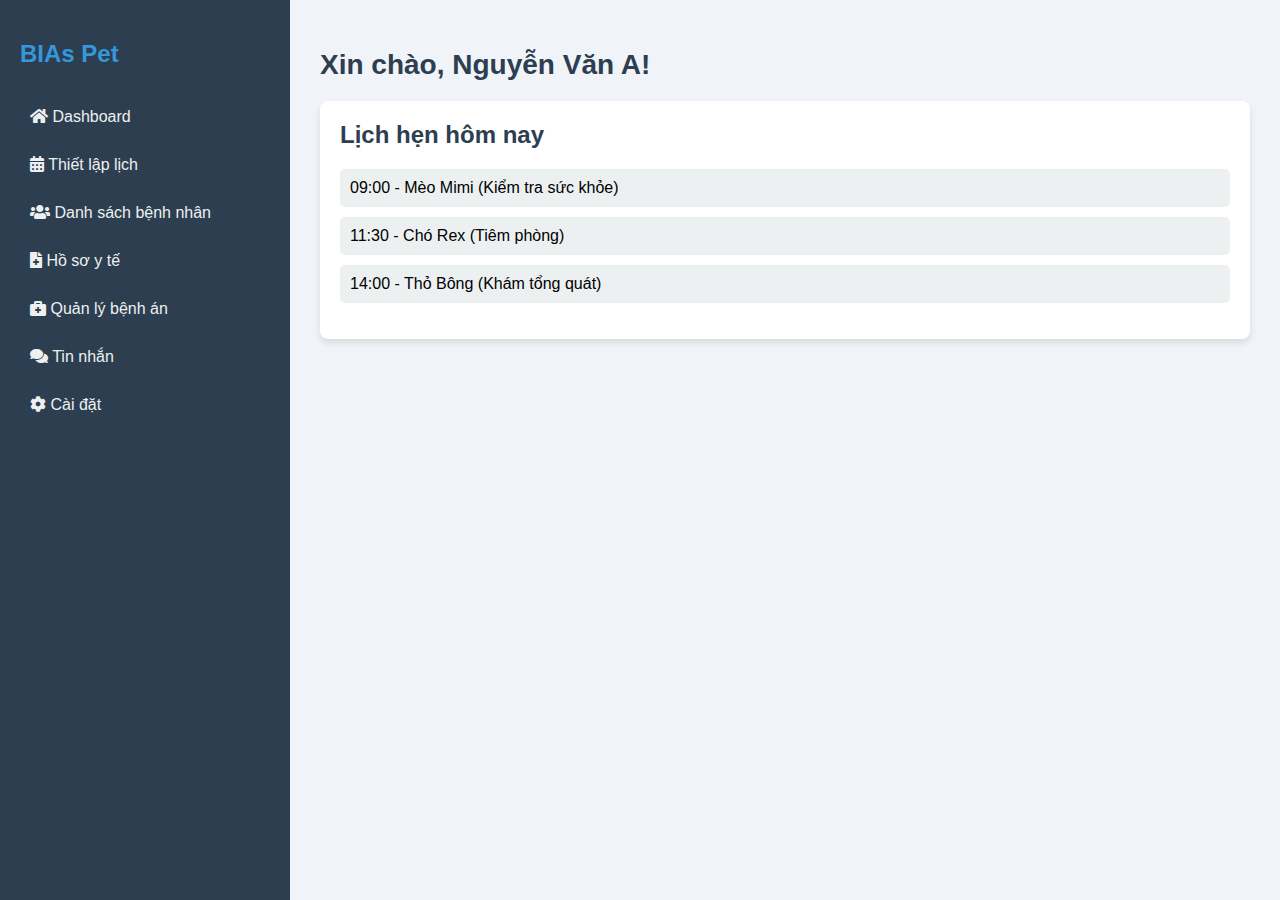
==== Index.html @ a97e7b1c "first commit" ====
<!DOCTYPE html>
<html lang="vi">
<head>
    <meta charset="UTF-8">
    <meta name="viewport" content="width=device-width, initial-scale=1.0">
    <title>Dashboard Bác sĩ Thú y</title>
    <link href="https://cdnjs.cloudflare.com/ajax/libs/font-awesome/5.15.3/css/all.min.css" rel="stylesheet">
    <link href="style.css" rel="stylesheet">
</head>
<body>
    <div class="container">
        <div class="sidebar">
            <h2>BIAs Pet</h2>
            <nav>
                <a href="#" class="nav-link" data-target="dashboard"><i class="fas fa-home mr-3"></i> Dashboard</a>
                <a href="#" class="nav-link" data-target="schedule"><i class="fas fa-calendar-alt mr-3"></i> Thiết lập lịch</a>
                <a href="#" class="nav-link" data-target="patients"><i class="fas fa-users mr-3"></i> Danh sách bệnh nhân</a>
                <a href="#" class="nav-link" data-target="medical-records"><i class="fas fa-file-medical mr-3"></i> Hồ sơ y tế</a>
                <a href="#" class="nav-link" data-target="case-management"><i class="fas fa-briefcase-medical mr-3"></i> Quản lý bệnh án</a>
                <a href="#" class="nav-link" data-target="messages"><i class="fas fa-comments mr-3"></i> Tin nhắn</a>
                <a href="#" class="nav-link" data-target="settings"><i class="fas fa-cog mr-3"></i> Cài đặt</a>
            </nav>
        </div>

        <div class="main-content">
            <h1 class="greeting">Xin chào, <span id="doctorName">Bác sĩ</span>!</h1>
            
            <!-- Dashboard -->
            <div id="dashboard" class="section">
                <div class="card">
                    <h2>Lịch hẹn hôm nay</h2>
                    <ul class="appointment-list" id="appointmentList">
                        <li>09:00 - Mèo Mimi (Kiểm tra sức khỏe)</li>
                        <li>11:30 - Chó Rex (Tiêm phòng)</li>
                        <li>14:00 - Thỏ Bông (Khám tổng quát)</li>
                    </ul>
                </div>
            </div>

            <!-- Thiết lập lịch bác sĩ -->
            <div id="schedule" class="section hidden">
                <h2>Thiết lập lịch làm việc</h2>
                <div class="card">
                    <form id="work-schedule-form">
                        <label for="work-day">Chọn thứ:</label>
                        <select id="work-day" required>
                            <option value="Thứ Hai">Thứ Hai</option>
                            <option value="Thứ Ba">Thứ Ba</option>
                            <option value="Thứ Tư">Thứ Tư</option>
                            <option value="Thứ Năm">Thứ Năm</option>
                            <option value="Thứ Sáu">Thứ Sáu</option>
                            <option value="Thứ Bảy">Thứ Bảy</option>
                            <option value="Chủ Nhật">Chủ Nhật</option>
                        </select>

                        <label for="work-date">Chọn ngày:</label>
                        <input type="date" id="work-date" required>
                        
                        <label for="start-time">Giờ bắt đầu:</label>
                        <input type="time" id="start-time" required>

                        <label for="end-time">Giờ kết thúc:</label>
                        <input type="time" id="end-time" required>

                        <button type="submit" class="action-button" id="add-schedule-button">Thêm lịch</button>
                        <button type="button" class="action-button hidden" id="update-schedule-button">Cập nhật lịch</button>
                    </form>
                </div>

                <div class="card">
                    <h3>Lịch làm việc đã thiết lập</h3>
                    <table id="schedule-table">
                        <thead>
                            <tr>
                                <th>Thứ</th>
                                <th>Ngày</th>
                                <th>Giờ bắt đầu</th>
                                <th>Giờ kết thúc</th>
                                <th>Hành động</th>
                            </tr>
                        </thead>
                        <tbody id="schedule-list">
                            <!-- Lịch làm việc sẽ được thêm vào đây -->
                        </tbody>
                    </table>
                </div>
            </div>

            <!-- Danh sách bệnh nhân -->
            <div id="patients" class="section hidden">
                <h2>Danh sách bệnh nhân</h2>
                <table>
                    <thead>
                        <tr>
                            <th>Tên thú cưng</th>
                            <th>Loài</th>
                            <th>Chủ nhân</th>
                            <th>Hành động</th>
                        </tr>
                    </thead>
                    <tbody>
                        <tr>
                            <td>Mimi</td>
                            <td>Nguyễn Văn A</td>
                            <td>0123456789</td>
                            <td><button class="view-profile-button" data-pet="Mimi" data-species="Mèo" data-owner="Nguyễn Văn A" data-phone="0123456789" data-disease="Tiêu chảy">Xem hồ sơ</button></td>
                        </tr>
                        <tr>
                            <td>Rex</td>
                            <td>Trần Thị B</td>
                            <td>0987654321</td>
                            <td><button class="view-profile-button" data-pet="Rex" data-species="Chó" data-owner="Trần Thị B" data-phone="0987654321" data-disease="Lông rụng từng mảng">Xem hồ sơ</button></td>
                        </tr>
                    </tbody>
                </table>
            </div>

            <div id="patient-details" class="section hidden">
                <h2>Hồ sơ chi tiết</h2>
                <div class="card">
                    <p><strong>Tên thú cưng:</strong> <span id="detail-pet-name"></span></p>
                    <p><strong>Loài:</strong> <span id="detail-pet-species"></span></p>
                    <p><strong>Chủ nhân:</strong> <span id="detail-owner-name"></span></p>
                    <p><strong>Số điện thoại:</strong> <span id="detail-owner-phone"></span></p>
                    <p><strong>Triệu chứng:</strong> <span id="detail-disease"></span></p>
                    <button class="action-button cancel-button">Quay lại</button>
                </div>
            </div>


            <!-- Hồ sơ y tế -->
            <div id="medical-records" class="section hidden">
                <h2>Hồ sơ y tế</h2>
                <div class="card">
                    <h3>Tìm kiếm hồ sơ</h3>
                    <input type="text" placeholder="Nhập tên thú cưng hoặc chủ nhân">
                    <button class="action-button">Tìm kiếm</button>
                </div>
                <div class="card">
                    <h3>Kết quả tìm kiếm</h3>
                    <table>
                        <thead>
                            <tr>
                                <th>Tên thú cưng</th>
                                <th>Chủ nhân</th>
                                <th>Ngày khám gần nhất</th>
                                <th>Hành động</th>
                            </tr>
                        </thead>
                        <tbody>
                            <tr>
                                <td>Mimi</td>
                                <td>Nguyễn Văn A</td>
                                <td>15/05/2023</td>
                                <td><button class="action-button">Xem chi tiết</button></td>
                            </tr>
                        </tbody>
                    </table>
                </div>
            </div>

            <!-- Quản lý bệnh án -->
            <div id="case-management" class="section hidden">
                <h2>Quản lý bệnh án</h2>
                <div class="card">
                    <h3>Bệnh án đang điều trị</h3>
                    <table>
                        <thead>
                            <tr>
                                <th>Tên thú cưng</th>
                                <th>Chẩn đoán</th>
                                <th>Ngày bắt đầu</th>
                                <th>Trạng thái</th>
                                <th>Hành động</th>
                            </tr>
                        </thead>
                        <tbody>
                            <tr>
                                <td>Rex</td>
                                <td>Viêm da</td>
                                <td>10/05/2023</td>
                                <td>Đang điều trị</td>
                                <td><button class="action-button">Cập nhật</button></td>
                            </tr>
                        </tbody>
                    </table>
                </div>
                <button class="action-button">Tạo bệnh án mới</button>
            </div>

            <!-- Tin nhắn -->
            <div id="messages" class="section hidden">
                <h2>Tin nhắn</h2>
                <div class="card">
                    <h3>Hộp thư đến</h3>
                    <ul class="message-list">
                        <li>
                            <strong>Nguyễn Văn A:</strong> Xin hỏi về lịch tái khám cho Mimi
                            <button class="action-button">Trả lời</button>
                        </li>
                        <li>
                            <strong>Trần Thị B:</strong> Cảm ơn bác sĩ đã chăm sóc Rex
                            <button class="action-button">Trả lời</button>
                        </li>
                    </ul>
                </div>
                <button class="action-button">Soạn tin nhắn mới</button>
            </div>

            <!-- Cài đặt -->
            <div id="settings" class="section hidden">
                <h2>Cài đặt</h2>
                <div class="card">
                    <h3>Thông tin cá nhân</h3>
                    <form>
                        <label for="name">Tên:</label>
                        <input type="text" id="name" value="Nguyễn Văn A">
                        <label for="email">Email:</label>
                        <input type="email" id="email" value="nguyenvana@example.com">
                        <label for="phone">Số điện thoại:</label>
                        <input type="tel" id="phone" value="0123456789">
                        <button class="action-button">Cập nhật thông tin</button>
                    </form>
                </div>
                <div class="card">
                    <h3>Đổi mật khẩu</h3>
                    <form>
                        <label for="current-password">Mật khẩu hiện tại:</label>
                        <input type="password" id="current-password">
                        <label for="new-password">Mật khẩu mới:</label>
                        <input type="password" id="new-password">
                        <label for="confirm-password">Xác nhận mật khẩu mới:</label>
                        <input type="password" id="confirm-password">
                        <button class="action-button">Đổi mật khẩu</button>
                    </form>
                </div>
            </div>
        </div>
    </div>

    <script src="style.js"></script> 

</body>
</html>
---- style.css ----
body {
    font-family: 'Arial', sans-serif;
    margin: 0;
    padding: 0;
    background-color: #f0f4f8;
}
.container {
    display: flex;
    min-height: 100vh;
}
.sidebar {
    width: 250px;
    background-color: #2c3e50;
    color: #ecf0f1;
    padding: 20px;
}
.sidebar h2 {
    margin-bottom: 30px;
    font-size: 24px;
    color: #3498db;
}
.sidebar a {
    display: block;
    color: #ecf0f1;
    text-decoration: none;
    padding: 10px;
    margin-bottom: 10px;
    border-radius: 5px;
    transition: background-color 0.3s;
}
.sidebar a:hover, .sidebar a.active {
    background-color: #34495e;
}
.main-content {
    flex: 1;
    padding: 30px;
    overflow-y: auto;
}
.greeting {
    font-size: 28px;
    margin-bottom: 20px;
    color: #2c3e50;
}
.card {
    background-color: white;
    border-radius: 8px;
    box-shadow: 0 4px 6px rgba(0, 0, 0, 0.1);
    padding: 20px;
    margin-bottom: 20px;
}
.card h2 {
    margin-top: 0;
    color: #2c3e50;
}
.appointment-list, .patient-list, .message-list {
    list-style-type: none;
    padding: 0;
}
.appointment-list li, .patient-list li, .message-list li {
    background-color: #ecf0f1;
    margin-bottom: 10px;
    padding: 10px;
    border-radius: 5px;
}

table {
    width: 100%;
    border-collapse: collapse;
}
th, td {
    border: 1px solid #ddd;
    padding: 8px;
    text-align: left;
}
th {
    background-color: #f2f2f2;
}
.hidden {
    display: none;
}


select, input[type="time"], input[type="date"], input[type="text"], input[type="email"], input[type="password"], input[type="tel"] {
    width: 100%;
    padding: 10px;
    margin: 5px 0 15px;
    border: 1px solid #ccc;
    border-radius: 5px;
    box-sizing: border-box;
}

.action-button {
    background-color: #4CAF50;
    color: white;
    border: none;
    padding: 10px 20px;
    margin: 5px;
    border-radius: 5px;
    cursor: pointer;
}

.action-button:hover {
    background-color: #45a049;
}

.view-profile-button {
    background-color: #4CAF50;
    color: white;
    border: none;
    padding: 10px 20px;
    margin: 5px;
    border-radius: 5px;
    cursor: pointer;
}

.view-profile-button:hover {
    background-color: #45a049;
}

#schedule-table {
    width: 100%;
    border-collapse: collapse;
    margin-top: 10px;
}

#schedule-table th, #schedule-table td {
    border: 1px solid #ddd;
    padding: 8px;
    text-align: center;
}

#schedule-table th {
    background-color: #f2f2f2;
    font-weight: bold;
}

#schedule-table {
    margin-top: 10px;
}
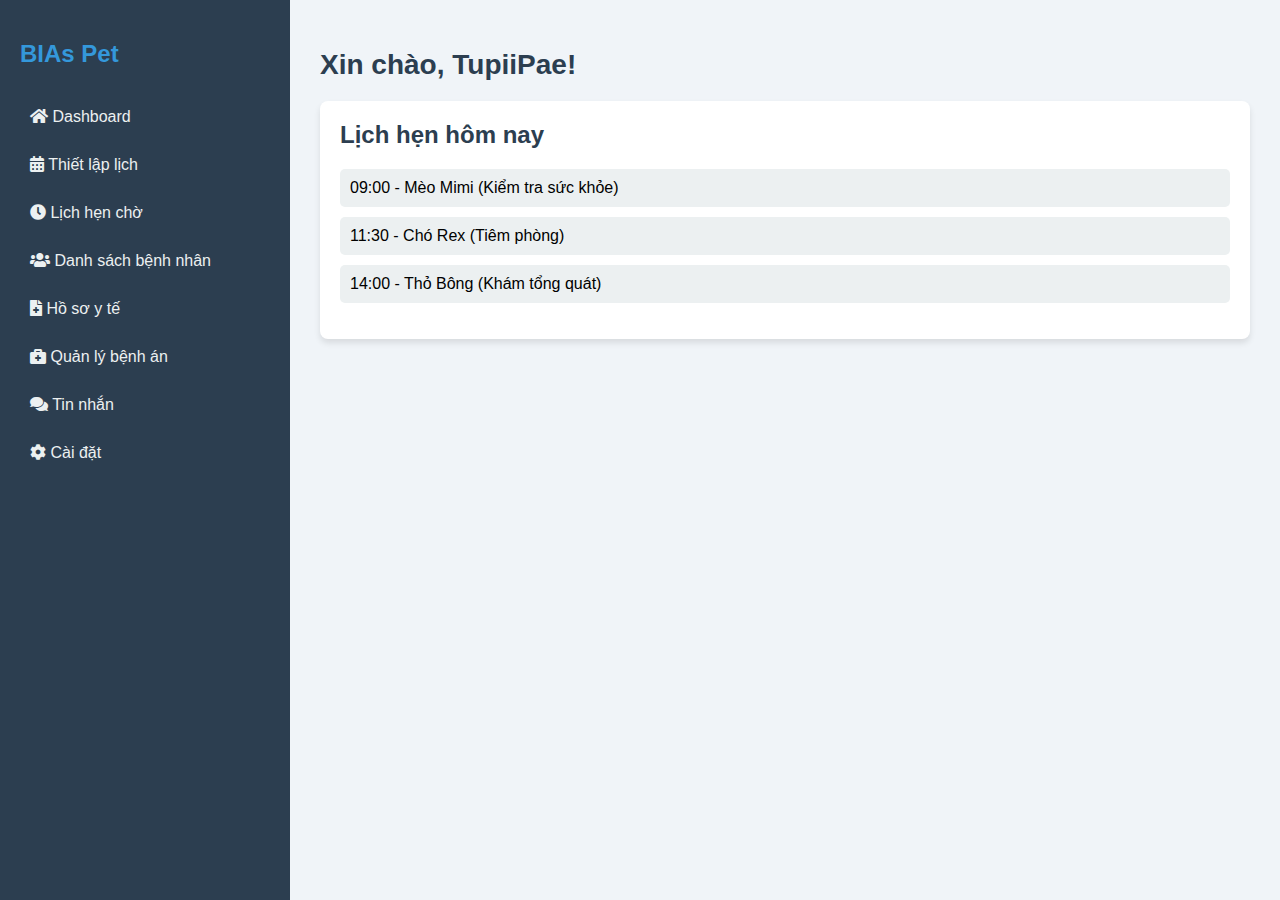
==== commit 43ccb300: "main" ====
--- a/Index.html
+++ b/Index.html
@@ -6,6 +6,7 @@
     <title>Dashboard Bác sĩ Thú y</title>
     <link href="https://cdnjs.cloudflare.com/ajax/libs/font-awesome/5.15.3/css/all.min.css" rel="stylesheet">
     <link href="style.css" rel="stylesheet">
+    <link href="accept.css" rel="stylesheet">
 </head>
 <body>
     <div class="container">
@@ -14,6 +15,7 @@
             <nav>
                 <a href="#" class="nav-link" data-target="dashboard"><i class="fas fa-home mr-3"></i> Dashboard</a>
                 <a href="#" class="nav-link" data-target="schedule"><i class="fas fa-calendar-alt mr-3"></i> Thiết lập lịch</a>
+                <a href="#" class="nav-link" data-target="accept"><i class="fas fa-clock mr-3"></i> Lịch hẹn chờ</a>
                 <a href="#" class="nav-link" data-target="patients"><i class="fas fa-users mr-3"></i> Danh sách bệnh nhân</a>
                 <a href="#" class="nav-link" data-target="medical-records"><i class="fas fa-file-medical mr-3"></i> Hồ sơ y tế</a>
                 <a href="#" class="nav-link" data-target="case-management"><i class="fas fa-briefcase-medical mr-3"></i> Quản lý bệnh án</a>
@@ -85,7 +87,79 @@
                     </table>
                 </div>
             </div>
-
+         
+            <!-- Xác nhận lịch-->
+             <div id="accept" class="section hidden">
+                <h2>Xác nhận lịch hẹn</h2>
+                <table>
+                    <div class="appointment-card">
+                        <div class="appointment-header">
+                            <span class="pet-name">Mèo Mimi</span>
+                            <span class="status-badge status-pending">Đang chờ</span>
+                        </div>
+                        <div class="appointment-details">
+                            <p class="detail-item"><i class="fas fa-user"></i> Chủ nhân: Nguyễn Văn A</p>
+                            <p class="detail-item"><i class="fas fa-clock"></i> Thời gian: 09:00 - 24/10/2024</p>
+                            <p class="detail-item"><i class="fas fa-notes-medical"></i> Lý do: Kiểm tra sức khỏe</p>
+                        </div>
+                        <div class="appointment-actions">
+                            <button class="btn btn-confirm" onclick="showConfirmModal('Mimi')">Xác nhận</button>
+                            <button class="btn btn-reject" onclick="showRejectModal('Mimi')">Từ chối</button>
+                        </div>
+                    </div>
+    
+                    <div class="appointment-card">
+                        <div class="appointment-header">
+                            <span class="pet-name">Chó Rex</span>
+                            <span class="status-badge status-pending">Đang chờ</span>
+                        </div>
+                        <div class="appointment-details">
+                            <p class="detail-item"><i class="fas fa-user"></i> Chủ nhân: Trần Thị B</p>
+                            <p class="detail-item"><i class="fas fa-clock"></i> Thời gian: 11:30 - 24/10/2024</p>
+                            <p class="detail-item"><i class="fas fa-notes-medical"></i> Lý do: Tiêm phòng</p>
+                        </div>
+                        <div class="appointment-actions">
+                            <button class="btn btn-confirm" onclick="showConfirmModal('Rex')">Xác nhận</button>
+                            <button class="btn btn-reject" onclick="showRejectModal('Rex')">Từ chối</button>
+                        </div>
+                    </div>
+                </div>
+                <!-- Confirm Modal -->
+                <div id="confirmModal" class="modal">
+                    <div class="modal-content">
+                        <span class="close" onclick="closeModal('confirmModal')">&times;</span>
+                        <div class="modal-header">
+                            <h2 class="modal-title">Xác nhận lịch hẹn</h2>
+                        </div>
+                        <div class="modal-body">
+                            <p>Bạn có chắc chắn muốn xác nhận lịch hẹn cho <span id="confirmPetName"></span>?</p>
+                        </div>
+                        <div class="modal-actions">
+                            <button class="btn btn-reject" onclick="closeModal('confirmModal')">Hủy</button>
+                            <button class="btn btn-confirm" onclick="confirmAppointment()">Xác nhận</button>
+                        </div>
+                    </div>
+                </div>
+
+                <!-- Reject Modal -->
+                <div id="rejectModal" class="modal">
+                    <div class="modal-content">
+                        <span class="close" onclick="closeModal('rejectModal')">&times;</span>
+                        <div class="modal-header">
+                            <h2 class="modal-title">Từ chối lịch hẹn</h2>
+                        </div>
+                        <div class="modal-body">
+                            <p>Bạn có chắc chắn muốn từ chối lịch hẹn cho <span id="rejectPetName"></span>?</p>
+                        </div>
+                        <div class="modal-actions">
+                            <button class="btn btn-confirm" onclick="closeModal('rejectModal')">Hủy</button>
+                            <button class="btn btn-reject" onclick="rejectAppointment()">Từ chối</button>
+                        </div>
+                    </div>
+                </div>
+                </table>
+             </div>
+            
             <!-- Danh sách bệnh nhân -->
             <div id="patients" class="section hidden">
                 <h2>Danh sách bệnh nhân</h2>
--- a/style.css
+++ b/style.css
@@ -137,3 +137,4 @@
 #schedule-table {
     margin-top: 10px;
 }
+
--- a/accept.css
+++ b/accept.css
@@ -0,0 +1,156 @@
+
+/* Appointment card styles */
+.appointment-card {
+    border: 1px solid #e0e0e0;
+    border-radius: 8px;
+    padding: 15px;
+    margin-bottom: 15px;
+    background-color: #fff;
+}
+
+.appointment-header {
+    display: flex;
+    justify-content: space-between;
+    align-items: center;
+    margin-bottom: 10px;
+}
+
+.pet-name {
+    font-size: 1.2em;
+    font-weight: bold;
+    color: #2c3e50;
+}
+
+.status-badge {
+    padding: 5px 10px;
+    border-radius: 15px;
+    font-size: 0.9em;
+}
+
+.status-pending {
+    background-color: #ffd700;
+    color: #000;
+}
+
+.status-confirmed {
+    background-color: #27ae60;
+    color: white;
+}
+
+.status-rejected {
+    background-color: #e74c3c;
+    color: white;
+}
+
+.appointment-details {
+    margin-bottom: 15px;
+}
+
+.detail-item {
+    margin-bottom: 5px;
+    color: #666;
+}
+
+.appointment-actions {
+    display: flex;
+    gap: 10px;
+}
+
+.btn {
+    padding: 8px 15px;
+    border: none;
+    border-radius: 5px;
+    cursor: pointer;
+    font-weight: bold;
+    transition: background-color 0.3s;
+}
+
+.btn-confirm {
+    background-color: #27ae60;
+    color: white;
+}
+
+.btn-confirm:hover {
+    background-color: #219a52;
+}
+
+.btn-reject {
+    background-color: #e74c3c;
+    color: white;
+}
+
+.btn-reject:hover {
+    background-color: #c0392b;
+}
+
+/* Modal styles */
+.modal {
+    display: none;
+    position: fixed;
+    top: 0;
+    left: 0;
+    width: 100%;
+    height: 100%;
+    background-color: rgba(0,0,0,0.5);
+}
+
+.modal-content {
+    position: relative;
+    background-color: white;
+    margin: 15% auto;
+    padding: 20px;
+    width: 80%;
+    max-width: 500px;
+    border-radius: 8px;
+}
+
+.modal-header {
+    margin-bottom: 20px;
+}
+
+.modal-title {
+    color: #2c3e50;
+    font-size: 1.3em;
+}
+
+.modal-body {
+    margin-bottom: 20px;
+}
+
+.modal-actions {
+    display: flex;
+    justify-content: flex-end;
+    gap: 10px;
+}
+
+.close {
+    position: absolute;
+    right: 20px;
+    top: 20px;
+    cursor: pointer;
+    font-size: 1.5em;
+}
+
+/* Responsive design */
+@media (max-width: 768px) {
+    .container {
+        flex-direction: column;
+    }
+
+    .sidebar {
+        width: 100%;
+    }
+
+    .appointment-header {
+        flex-direction: column;
+        gap: 10px;
+    }
+
+    .appointment-actions {
+        flex-direction: column;
+    }
+
+    .btn {
+        width: 100%;
+    }
+}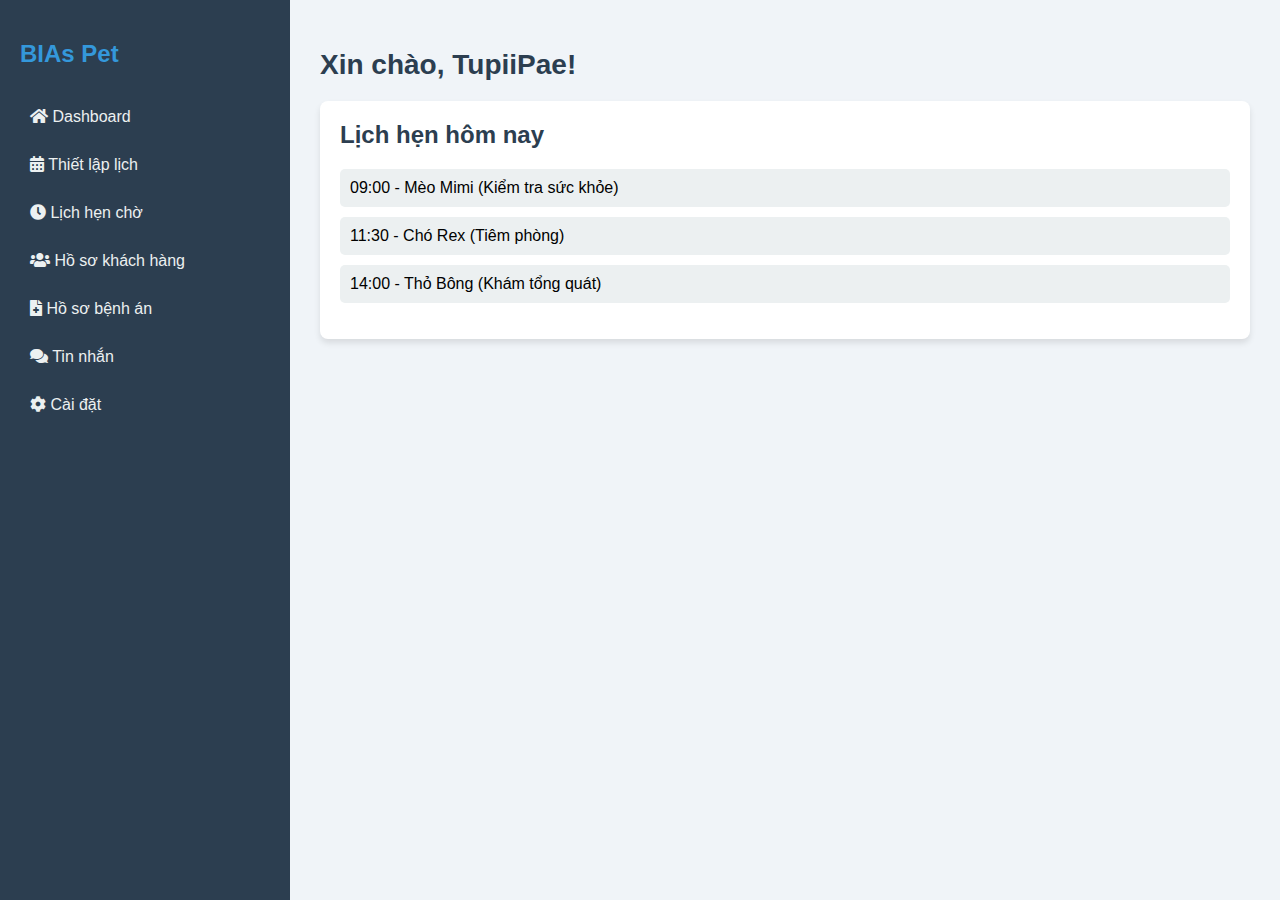
==== commit 48b5e616: "main" ====
--- a/Index.html
+++ b/Index.html
@@ -7,6 +7,8 @@
     <link href="https://cdnjs.cloudflare.com/ajax/libs/font-awesome/5.15.3/css/all.min.css" rel="stylesheet">
     <link href="style.css" rel="stylesheet">
     <link href="accept.css" rel="stylesheet">
+    <link href="medprof.css" rel="stylesheet">
+    <link href="cusprof.css" rel="stylesheet">
 </head>
 <body>
     <div class="container">
@@ -16,11 +18,11 @@
                 <a href="#" class="nav-link" data-target="dashboard"><i class="fas fa-home mr-3"></i> Dashboard</a>
                 <a href="#" class="nav-link" data-target="schedule"><i class="fas fa-calendar-alt mr-3"></i> Thiết lập lịch</a>
                 <a href="#" class="nav-link" data-target="accept"><i class="fas fa-clock mr-3"></i> Lịch hẹn chờ</a>
-                <a href="#" class="nav-link" data-target="patients"><i class="fas fa-users mr-3"></i> Danh sách bệnh nhân</a>
-                <a href="#" class="nav-link" data-target="medical-records"><i class="fas fa-file-medical mr-3"></i> Hồ sơ y tế</a>
-                <a href="#" class="nav-link" data-target="case-management"><i class="fas fa-briefcase-medical mr-3"></i> Quản lý bệnh án</a>
+                <a href="#" class="nav-link" data-target="customer-records"><i class="fas fa-users mr-3"></i> Hồ sơ khách hàng</a>
+                <a href="#" class="nav-link" data-target="medical-records"><i class="fas fa-file-medical mr-3"></i> Hồ sơ bệnh án</a>
                 <a href="#" class="nav-link" data-target="messages"><i class="fas fa-comments mr-3"></i> Tin nhắn</a>
                 <a href="#" class="nav-link" data-target="settings"><i class="fas fa-cog mr-3"></i> Cài đặt</a>
+                
             </nav>
         </div>
 
@@ -160,106 +162,214 @@
                 </table>
              </div>
             
-            <!-- Danh sách bệnh nhân -->
-            <div id="patients" class="section hidden">
-                <h2>Danh sách bệnh nhân</h2>
-                <table>
-                    <thead>
-                        <tr>
-                            <th>Tên thú cưng</th>
-                            <th>Loài</th>
-                            <th>Chủ nhân</th>
-                            <th>Hành động</th>
-                        </tr>
-                    </thead>
-                    <tbody>
-                        <tr>
-                            <td>Mimi</td>
-                            <td>Nguyễn Văn A</td>
-                            <td>0123456789</td>
-                            <td><button class="view-profile-button" data-pet="Mimi" data-species="Mèo" data-owner="Nguyễn Văn A" data-phone="0123456789" data-disease="Tiêu chảy">Xem hồ sơ</button></td>
-                        </tr>
-                        <tr>
-                            <td>Rex</td>
-                            <td>Trần Thị B</td>
-                            <td>0987654321</td>
-                            <td><button class="view-profile-button" data-pet="Rex" data-species="Chó" data-owner="Trần Thị B" data-phone="0987654321" data-disease="Lông rụng từng mảng">Xem hồ sơ</button></td>
-                        </tr>
-                    </tbody>
-                </table>
-            </div>
-
-            <div id="patient-details" class="section hidden">
-                <h2>Hồ sơ chi tiết</h2>
-                <div class="card">
-                    <p><strong>Tên thú cưng:</strong> <span id="detail-pet-name"></span></p>
-                    <p><strong>Loài:</strong> <span id="detail-pet-species"></span></p>
-                    <p><strong>Chủ nhân:</strong> <span id="detail-owner-name"></span></p>
-                    <p><strong>Số điện thoại:</strong> <span id="detail-owner-phone"></span></p>
-                    <p><strong>Triệu chứng:</strong> <span id="detail-disease"></span></p>
-                    <button class="action-button cancel-button">Quay lại</button>
-                </div>
-            </div>
-
-
-            <!-- Hồ sơ y tế -->
-            <div id="medical-records" class="section hidden">
-                <h2>Hồ sơ y tế</h2>
+            <!-- Hồ sơ khách hàng -->
+            <!-- Customer Records Section -->
+            <div id="customer-records" class="section hidden">
+                <h2>Hồ sơ khách hàng</h2>
+
+                <!-- Search Customer Records -->
                 <div class="card">
                     <h3>Tìm kiếm hồ sơ</h3>
-                    <input type="text" placeholder="Nhập tên thú cưng hoặc chủ nhân">
-                    <button class="action-button">Tìm kiếm</button>
-                </div>
-                <div class="card">
-                    <h3>Kết quả tìm kiếm</h3>
-                    <table>
+                    <div class="search-container">
+                        <input type="text" id="search-medical" placeholder="Tìm kiếm theo tên chủ nhân hoặc số điện thoại">
+                        <button class="action-button">Tìm kiếm</button>
+                    </div>
+                </div>
+
+                <!-- Customer Records List -->
+                <div class="card">
+                    <h3>Danh sách hồ sơ khách hàng</h3>
+                    <table class="customer-records-table">
                         <thead>
                             <tr>
-                                <th>Tên thú cưng</th>
-                                <th>Chủ nhân</th>
-                                <th>Ngày khám gần nhất</th>
+                                <th>Khách hàng</th>
+                                <th>Số điện thoại</th>
+                                <th>Địa chỉ</th>
                                 <th>Hành động</th>
                             </tr>
                         </thead>
                         <tbody>
                             <tr>
-                                <td>Mimi</td>
                                 <td>Nguyễn Văn A</td>
-                                <td>15/05/2023</td>
-                                <td><button class="action-button">Xem chi tiết</button></td>
+                                <td>0123456789</td>
+                                <td>343/18A Tô Hiến Thành</td>
+                                <td>
+                                    <button class="action-button view-prof-btn" data-customer-id="1">Xem hồ sơ</button>
+                                    <button class="action-button delete-btn">Xóa</button>
+                                </td>
+                            </tr>
+                            <tr>
+                                <td>Trần Thị B</td>
+                                <td>0987654321</td>
+                                <td>339/6E Sư Vạn Hạnh</td>
+                                <td>
+                                    <button class="action-button view-prof-btn" data-customer-id="2">Xem hồ sơ</button>
+                                    <button class="action-button delete-btn">Xóa</button>
+                                </td>
                             </tr>
                         </tbody>
                     </table>
                 </div>
-            </div>
-
-            <!-- Quản lý bệnh án -->
-            <div id="case-management" class="section hidden">
-                <h2>Quản lý bệnh án</h2>
-                <div class="card">
-                    <h3>Bệnh án đang điều trị</h3>
-                    <table>
+
+                <!-- Customer Details Modal -->
+                <div id="customer-details-modal" class="modal hidden">
+                    <div class="modal-content">
+                        <span class="closee" onclick="closeModal()">&times;</span>
+                        <h2>Chi tiết hồ sơ khách hàng</h2>
+
+                        <!-- Customer Information -->
+                        <div class="customer-info">
+                            <div class="detail-row">
+                                <label>Tên khách hàng:</label>
+                                <span id="customer-name">Nguyễn Văn A</span>
+                            </div>
+                            <div class="detail-row">
+                                <label>Số điện thoại:</label>
+                                <span id="customer-phone">0123456789</span>
+                            </div>
+                            <div class="detail-row">
+                                <label>Địa chỉ:</label>
+                                <span id="customer-address">343/18A Tô Hiến Thành</span>
+                            </div>
+                        </div>
+
+                        <!-- Booking History -->
+                        <h3>Lịch sử đặt lịch</h3>
+                        <table class="booking-history-table">
+                            <thead>
+                                <tr>
+                                    <th>Ngày đặt lịch</th>
+                                    <th>Giờ đặt lịch</th>
+                                    <th>Hạng mục điều trị</th>
+                                    <th>Hành động</th>
+                                </tr>
+                            </thead>
+                            <tbody id="booking-history">
+                                <!-- Sample Booking Data -->
+                            </tbody>
+                        </table>
+                    </div>
+                </div>
+            </div>
+
+            
+
+            <!-- Hồ sơ bệnh án -->
+            <div id="medical-records" class="section hidden">
+                <h2>Hồ sơ bệnh án</h2>
+                <div class="card">
+                    <h3>Tìm kiếm hồ sơ</h3>
+                    <div class="search-container">
+                        <input type="text" id="search-medical" placeholder="Tìm kiếm theo tên chủ nhân hoặc số điện thoại">
+                        <button class="action-button">Tìm kiếm</button>
+                    </div>
+                </div>
+
+                <div class="card">
+                    <h3>Danh sách hồ sơ bệnh án</h3>
+                    <table class="medical-records-table">
                         <thead>
                             <tr>
-                                <th>Tên thú cưng</th>
-                                <th>Chẩn đoán</th>
-                                <th>Ngày bắt đầu</th>
+                                <th>Chủ nhân</th>
+                                <th>Số điện thoại</th>
+                                <th>Ngày khám</th>
                                 <th>Trạng thái</th>
                                 <th>Hành động</th>
                             </tr>
                         </thead>
                         <tbody>
                             <tr>
-                                <td>Rex</td>
-                                <td>Viêm da</td>
-                                <td>10/05/2023</td>
+                                <td>Nguyễn Văn A</td>
+                                <td>0123456789</td>
+                                <td>24/10/2023</td>
                                 <td>Đang điều trị</td>
-                                <td><button class="action-button">Cập nhật</button></td>
+                                <td>
+                                    <button class="action-button view-details-btn" onclick="showMedicalDetails(1)">Xem chi tiết</button>
+                                </td>
+                            </tr>
+                            <tr>
+                                <td>Trần Thị B</td>
+                                <td>0987654321</td>
+                                <td>23/10/2023</td>
+                                <td>Hoàn thành</td>
+                                <td>
+                                    <button class="action-button view-details-btn" onclick="showMedicalDetails(2)">Xem chi tiết</button>
+                                </td>
                             </tr>
                         </tbody>
                     </table>
                 </div>
-                <button class="action-button">Tạo bệnh án mới</button>
+
+                <!-- Medical Record Details Modal -->
+                    <div id="medical-details-modal" class="modal">
+                        <div class="modal-content">
+                            <span class="close">&times;</span>
+                            <h2>Chi tiết hồ sơ bệnh án</h2>
+                
+                        <!-- View Mode -->
+                        <div class="medical-details view-mode">
+                            <div class="detail-row">
+                                <label>Chủ nhân:</label>
+                                <span id="owner-name">Nguyễn Văn A</span>
+                            </div>
+                            <div class="detail-row">
+                                <label>Tên thú cưng:</label>
+                                <span id="pet-name">Mimi</span>
+                            </div>
+                            <div class="detail-row">
+                                <label>Loài:</label>
+                                <span id="pet-species">Mèo</span>
+                            </div>
+                            <div class="detail-row">
+                                <label>Số điện thoại:</label>
+                                <span id="owner-phone">0123456789</span>
+                            </div>
+                            <div class="detail-row">
+                                <label>Ngày khám:</label>
+                                <span id="exam-date">24/10/2023</span>
+                            </div>
+                            <div class="detail-row">
+                                <label>Triệu chứng:</label>
+                                <span id="symptoms">Ngứa, đỏ, rụng lông</span>
+                            </div>
+                            <div class="detail-row">
+                                <label>Chẩn đoán:</label>
+                                <span id="diagnosis">Viêm da cấp tính</span>
+                            </div>
+                            <div class="detail-row">
+                                <label>Trạng thái:</label>
+                                <span id="status">Đang điều trị</span>
+                            </div>
+                            <div class="modal-actions">
+                                <button class="action-button update-btn">Cập nhật</button>
+                                <button class="action-button delete-btn">Xóa</button>
+                            </div>
+                        </div>
+                        
+                        <!-- Edit Mode (hidden by default) -->
+                        <div class="medical-details edit-mode hidden">
+                            <div class="detail-row">
+                                <label>Chẩn đoán:</label>
+                                <input type="text" id="edit-diagnosis" value="Viêm da cấp tính">
+                            </div>
+                            <div class="detail-row">
+                                <label>Triệu chứng:</label>
+                                <input type="text" id="edit-symptoms" value="Ngứa, đỏ, rụng lông">
+                            </div>
+                            <div class="detail-row">
+                                <label>Trạng thái:</label>
+                                <select id="edit-status">
+                                    <option value="Đang điều trị">Đang điều trị</option>
+                                    <option value="Hoàn thành">Hoàn thành</option>
+                                </select>
+                            </div>
+                            <div class="modal-actions">
+                                <button class="action-button save-btn">Lưu</button>
+                                <button class="action-button cancel-btn">Hủy</button>
+                            </div>
+                        </div>
+                    </div>
+                </div>
             </div>
 
             <!-- Tin nhắn -->
--- a/medprof.css
+++ b/medprof.css
@@ -0,0 +1,107 @@
+/* Additional styles for medical records section */
+.search-container {
+    display: flex;
+    gap: 10px;
+    margin-bottom: 20px;
+}
+
+.search-container input {
+    flex: 1;
+}
+
+.medical-records-table {
+    width: 100%;
+    border-collapse: collapse;
+    margin-top: 20px;
+}
+
+.medical-records-table th,
+.medical-records-table td {
+    padding: 12px;
+    text-align: left;
+    border: 1px solid #ddd;
+}
+
+.medical-records-table th {
+    background-color: #f5f5f5;
+    font-weight: bold;
+}
+
+.view-details-btn {
+    background-color: #3498db;
+}
+
+.view-details-btn:hover {
+    background-color: #2980b9;
+}
+
+/* Modal styles */
+.modal {
+    display: none;
+    position: fixed;
+    top: 0;
+    left: 0;
+    width: 100%;
+    height: 100%;
+    background-color: rgba(0, 0, 0, 0.5);
+}
+
+.modal-content {
+    position: relative;
+    background-color: #fff;
+    margin: 50px auto;
+    padding: 20px;
+    width: 80%;
+    max-width: 600px;
+    border-radius: 8px;
+    box-shadow: 0 2px 10px rgba(0, 0, 0, 0.1);
+}
+
+.close {
+    position: absolute;
+    right: 20px;
+    top: 10px;
+    font-size: 24px;
+    cursor: pointer;
+}
+
+.medical-details {
+    margin-top: 20px;
+}
+
+.detail-row {
+    display: flex;
+    margin-bottom: 15px;
+    padding: 8px;
+    background-color: #f9f9f9;
+    border-radius: 4px;
+}
+
+.detail-row label {
+    width: 120px;
+    font-weight: bold;
+    color: #333;
+}
+
+.modal-actions {
+    display: flex;
+    justify-content: flex-end;
+    gap: 10px;
+    margin-top: 20px;
+}
+
+.update-btn {
+    background-color: #2ecc71;
+}
+
+.update-btn:hover {
+    background-color: #27ae60;
+}
+
+.delete-btn {
+    background-color: #e74c3c;
+}
+
+.delete-btn:hover {
+    background-color: #c0392b;
+}
--- a/cusprof.css
+++ b/cusprof.css
@@ -0,0 +1,163 @@
+/* General Styles for Customer Records */
+.customer-records-container {
+    padding: 20px;
+    font-family: Arial, sans-serif;
+    color: #333;
+}
+
+/* Search Container */
+.search-container {
+    display: flex;
+    gap: 10px;
+    margin-bottom: 20px;
+}
+
+.search-container input {
+    flex: 1;
+    padding: 10px;
+    border: 1px solid #ddd;
+    border-radius: 4px;
+}
+
+.search-container .action-button {
+    padding: 10px 15px;
+    background-color: #3498db;
+    color: white;
+    border: none;
+    border-radius: 4px;
+    cursor: pointer;
+    transition: background-color 0.3s;
+}
+
+.search-container .action-button:hover {
+    background-color: #2980b9;
+}
+
+/* Customer Records Table */
+.customer-records-table {
+    width: 100%;
+    border-collapse: collapse;
+    margin-top: 20px;
+}
+
+.customer-records-table th,
+.customer-records-table td {
+    padding: 12px;
+    text-align: left;
+    border: 1px solid #ddd;
+}
+
+.customer-records-table th {
+    background-color: #f5f5f5;
+    font-weight: bold;
+    color: #555;
+}
+
+/* Action Button Styling */
+.view-prof-btn,
+.delete-btn {
+    padding: 8px 12px;
+    color: white;
+    border: none;
+    border-radius: 4px;
+    cursor: pointer;
+    transition: background-color 0.3s;
+}
+
+.view-prof-btn {
+    background-color: #3498db;
+}
+
+.view-prof-btn:hover {
+    background-color: #2980b9;
+}
+
+.delete-btn {
+    background-color: #e74c3c;
+}
+
+.delete-btn:hover {
+    background-color: #c0392b;
+}
+
+/* Modal Styles */
+.modal {
+    display: none;
+    position: fixed;
+    top: 0;
+    left: 0;
+    width: 100%;
+    height: 100%;
+    background-color: rgba(0, 0, 0, 0.5);
+    justify-content: center;
+    align-items: center;
+}
+
+.modal.show {
+    display: flex;
+}
+
+.modal-content {
+    background-color: #fff;
+    padding: 20px;
+    width: 80%;
+    max-width: 600px;
+    border-radius: 8px;
+    box-shadow: 0 2px 10px rgba(0, 0, 0, 0.1);
+    position: relative;
+}
+
+.closee {
+    position: absolute;
+    right: 20px;
+    top: 10px;
+    font-size: 24px;
+    cursor: pointer;
+    color: #aaa;
+}
+
+.closee:hover {
+    color: #333;
+}
+
+/* Customer Details in Modal */
+.customer-details {
+    margin-top: 20px;
+}
+
+.detail-row {
+    display: flex;
+    margin-bottom: 15px;
+    padding: 8px;
+    background-color: #f9f9f9;
+    border-radius: 4px;
+}
+
+.detail-row label {
+    width: 120px;
+    font-weight: bold;
+    color: #333;
+}
+
+.modal-actions {
+    display: flex;
+    justify-content: flex-end;
+    gap: 10px;
+    margin-top: 20px;
+}
+
+.update-btn {
+    background-color: #2ecc71;
+}
+
+.update-btn:hover {
+    background-color: #27ae60;
+}
+
+.delete-booking-btn {
+    background-color: #e74c3c;
+}
+
+.delete-booking-btn:hover {
+    background-color: #c0392b;
+}
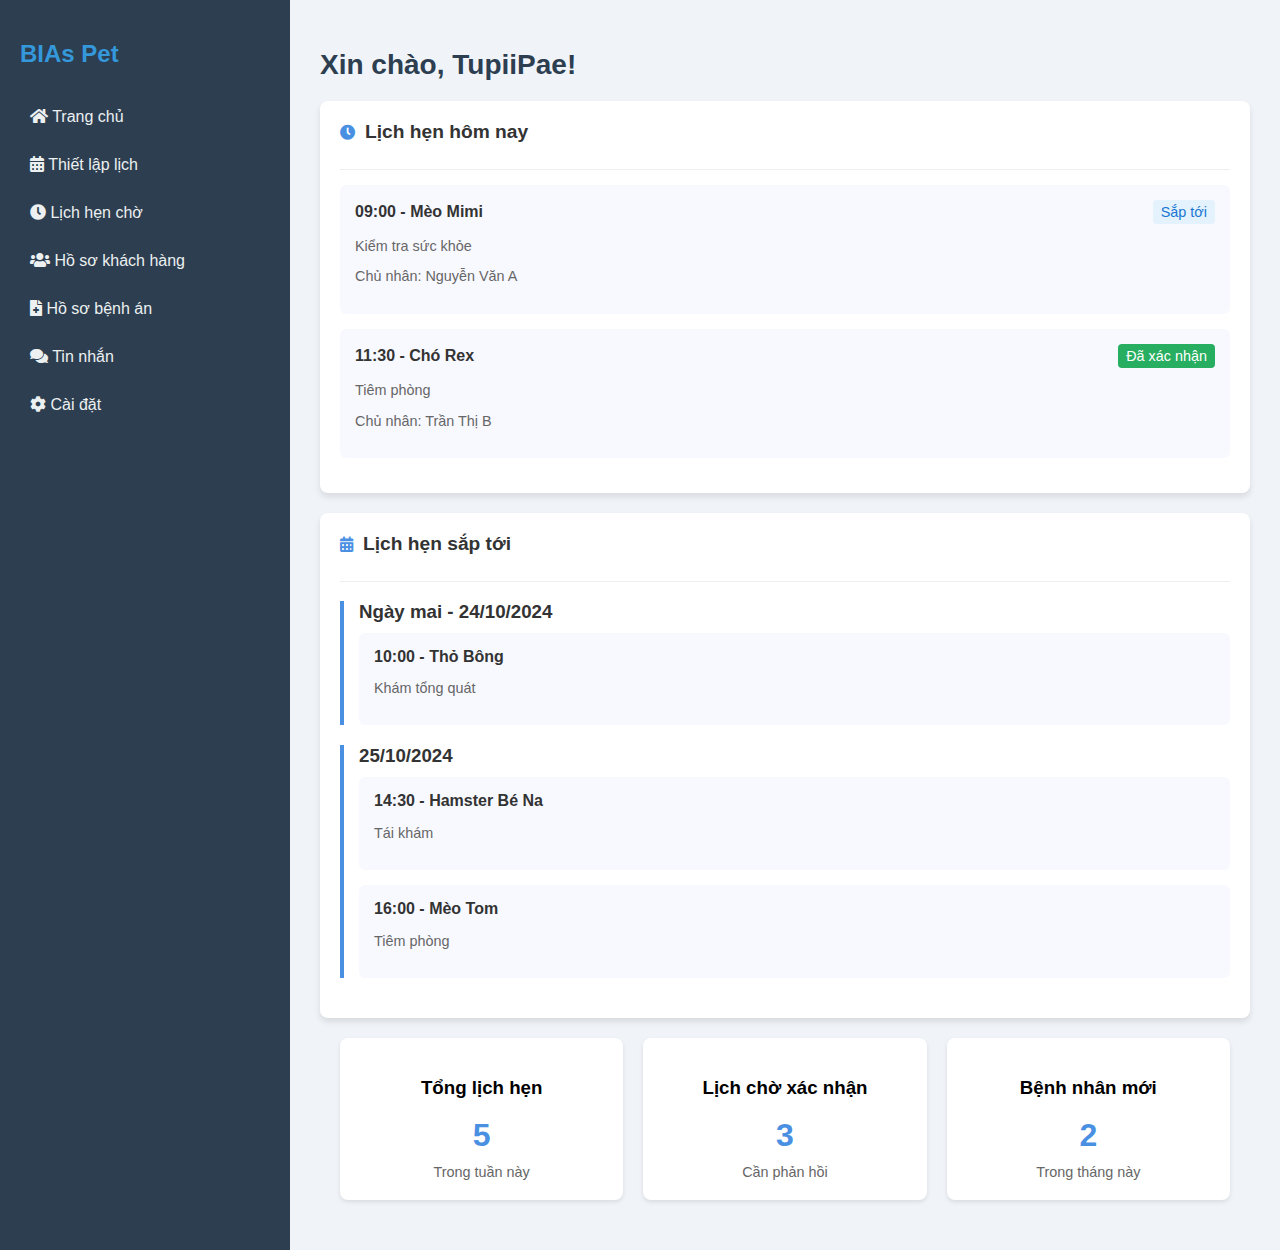
==== commit b54938b2: "main" ====
--- a/Index.html
+++ b/Index.html
@@ -6,6 +6,7 @@
     <title>Dashboard Bác sĩ Thú y</title>
     <link href="https://cdnjs.cloudflare.com/ajax/libs/font-awesome/5.15.3/css/all.min.css" rel="stylesheet">
     <link href="style.css" rel="stylesheet">
+    <link href="db.css" rel="stylesheet">
     <link href="accept.css" rel="stylesheet">
     <link href="medprof.css" rel="stylesheet">
     <link href="cusprof.css" rel="stylesheet">
@@ -15,7 +16,7 @@
         <div class="sidebar">
             <h2>BIAs Pet</h2>
             <nav>
-                <a href="#" class="nav-link" data-target="dashboard"><i class="fas fa-home mr-3"></i> Dashboard</a>
+                <a href="#" class="nav-link" data-target="dashboard"><i class="fas fa-home mr-3"></i> Trang chủ</a>
                 <a href="#" class="nav-link" data-target="schedule"><i class="fas fa-calendar-alt mr-3"></i> Thiết lập lịch</a>
                 <a href="#" class="nav-link" data-target="accept"><i class="fas fa-clock mr-3"></i> Lịch hẹn chờ</a>
                 <a href="#" class="nav-link" data-target="customer-records"><i class="fas fa-users mr-3"></i> Hồ sơ khách hàng</a>
@@ -31,13 +32,88 @@
             
             <!-- Dashboard -->
             <div id="dashboard" class="section">
-                <div class="card">
-                    <h2>Lịch hẹn hôm nay</h2>
-                    <ul class="appointment-list" id="appointmentList">
-                        <li>09:00 - Mèo Mimi (Kiểm tra sức khỏe)</li>
-                        <li>11:30 - Chó Rex (Tiêm phòng)</li>
-                        <li>14:00 - Thỏ Bông (Khám tổng quát)</li>
-                    </ul>
+                <div class="dashboard-grid">
+                    <!-- Today's Appointments -->
+                    <div class="card">
+                        <div class="card-header">
+                            <h2><i class="fas fa-clock"></i>Lịch hẹn hôm nay</h2>
+                        </div>
+                        <div class="dasboard-item">
+                            <div class="dasboard-header">
+                                <span class="dasboard-time">09:00 - Mèo Mimi</span>
+                                <span class="dasboard-status status-upcoming">Sắp tới</span>
+                            </div>
+                            <div class="dasboard-details">
+                                <p>Kiểm tra sức khỏe</p>
+                                <p>Chủ nhân: Nguyễn Văn A</p>
+                            </div>
+                        </div>
+                        <div class="dasboard-item">
+                            <div class="dasboard-header">
+                                <span class="dasboard-time">11:30 - Chó Rex</span>
+                                <span class="dasboard-status status-confirmed">Đã xác nhận</span>
+                            </div>
+                            <div class="dasboard-details">
+                                <p>Tiêm phòng</p>
+                                <p>Chủ nhân: Trần Thị B</p>
+                            </div>
+                        </div>
+                    </div>
+            
+                    <!-- Upcoming Appointments -->
+                    <div class="card">
+                        <div class="card-header">                
+                            <h2><i class="fas fa-calendar-alt"></i>Lịch hẹn sắp tới</h2>
+                        </div>
+                        <div class="future-date">
+                            <h3>Ngày mai - 24/10/2024</h3>
+                            <div class="dasboard-item">
+                                <div class="dasboard-header">
+                                    <span class="dasboard-time">10:00 - Thỏ Bông</span>
+                                </div>
+                                <div class="dasboard-details">
+                                    <p>Khám tổng quát</p>
+                                </div>
+                            </div>
+                        </div>
+                        <div class="future-date">
+                            <h3>25/10/2024</h3>
+                            <div class="dasboard-item">
+                                <div class="dasboard-header">
+                                    <span class="dasboard-time">14:30 - Hamster Bé Na</span>
+                                </div>
+                                <div class="dasboard-details">
+                                    <p>Tái khám</p>
+                                </div>
+                            </div>
+                            <div class="dasboard-item">
+                                <div class="dasboard-header">
+                                    <span class="dasboard-time">16:00 - Mèo Tom</span>
+                                </div>
+                                <div class="dasboard-details">
+                                    <p>Tiêm phòng</p>
+                                </div>
+                            </div>
+                        </div>
+                    </div>
+                </div>
+            
+                <div class="stats-grid">
+                    <div class="stat-card">
+                        <h3>Tổng lịch hẹn</h3>
+                        <div class="stat-number">5</div>
+                        <div class="stat-label">Trong tuần này</div>
+                    </div>
+                    <div class="stat-card">
+                        <h3>Lịch chờ xác nhận</h3>
+                        <div class="stat-number">3</div>
+                        <div class="stat-label">Cần phản hồi</div>
+                    </div>
+                    <div class="stat-card">
+                        <h3>Bệnh nhân mới</h3>
+                        <div class="stat-number">2</div>
+                        <div class="stat-label">Trong tháng này</div>
+                    </div>
                 </div>
             </div>
 
@@ -214,7 +290,7 @@
                 <!-- Customer Details Modal -->
                 <div id="customer-details-modal" class="modal hidden">
                     <div class="modal-content">
-                        <span class="closee" onclick="closeModal()">&times;</span>
+                        <span class="closee" onclick="closeCusModal()">&times;</span>
                         <h2>Chi tiết hồ sơ khách hàng</h2>
 
                         <!-- Customer Information -->
--- a/db.css
+++ b/db.css
@@ -0,0 +1,113 @@
+.dashboard-card {
+    background: white;
+    border-radius: 8px;
+    padding: 20px;
+    box-shadow: 0 2px 4px rgba(0,0,0,0.1);
+}
+
+.card-header {
+    display: flex;
+    align-items: center;
+    margin-bottom: 15px;
+    padding-bottom: 10px;
+    border-bottom: 1px solid #eee;
+}
+
+.card-header i {
+    font-size: 0.8em;
+    margin-right: 10px;
+    color: #4a90e2;
+}
+
+.card-header h2 {
+    font-size: 1.2em;
+    color: #333;
+}
+
+.dasboard-item {
+    background: #f8f9ff;
+    border-radius: 6px;
+    padding: 15px;
+    margin-bottom: 15px;
+}
+
+.dasboard-header {
+    display: flex;
+    justify-content: space-between;
+    align-items: center;
+    margin-bottom: 8px;
+}
+
+.dasboard-time {
+    font-weight: bold;
+    color: #333;
+}
+
+.dasboard-status {
+    padding: 4px 8px;
+    border-radius: 4px;
+    font-size: 0.9em;
+}
+
+.status-upcoming {
+    background: #e3f2fd;
+    color: #1976d2;
+}
+
+.status-confirmed {
+    background: #e8f5e9;
+    color: #2e7d32;
+}
+
+.dasboard-details {
+    font-size: 0.9em;
+    color: #666;
+}
+
+.future-date {
+    border-left: 4px solid #4a90e2;
+    padding-left: 15px;
+    margin-bottom: 20px;
+}
+
+.future-date h3 {
+    color: #333;
+    margin-bottom: 10px;
+}
+
+.stats-grid {
+    display: grid;
+    grid-template-columns: repeat(3, 1fr);
+    gap: 20px;
+    padding: 0 20px 20px;
+}
+
+.stat-card {
+    background: white;
+    border-radius: 8px;
+    padding: 20px;
+    text-align: center;
+    box-shadow: 0 2px 4px rgba(0,0,0,0.1);
+}
+
+.stat-number {
+    font-size: 2em;
+    font-weight: bold;
+    color: #4a90e2;
+    margin: 10px 0;
+}
+
+.stat-label {
+    color: #666;
+    font-size: 0.9em;
+}
+
+@media (max-width: 768px) {
+    .dashboard-grid {
+        grid-template-columns: 1fr;
+    }
+
+    .stats-grid {
+        grid-template-columns: 1fr;
+    }
+}